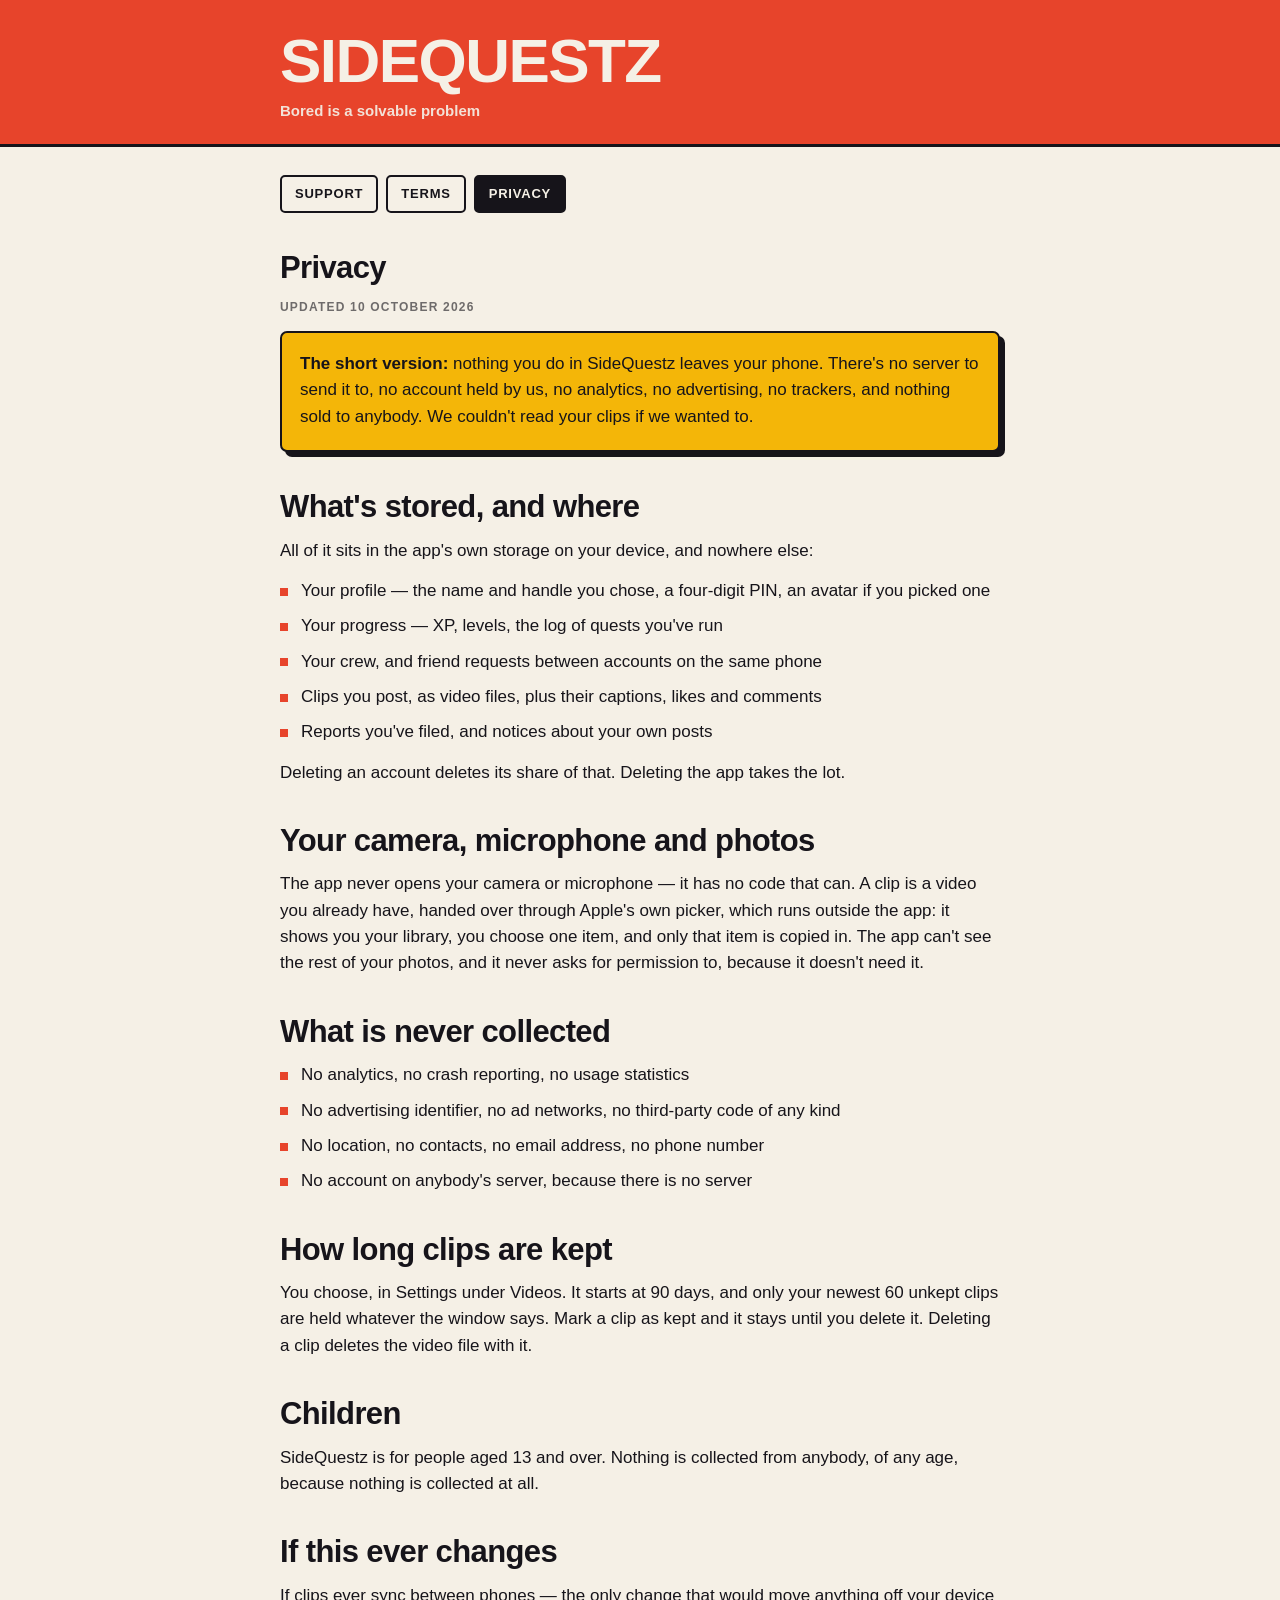
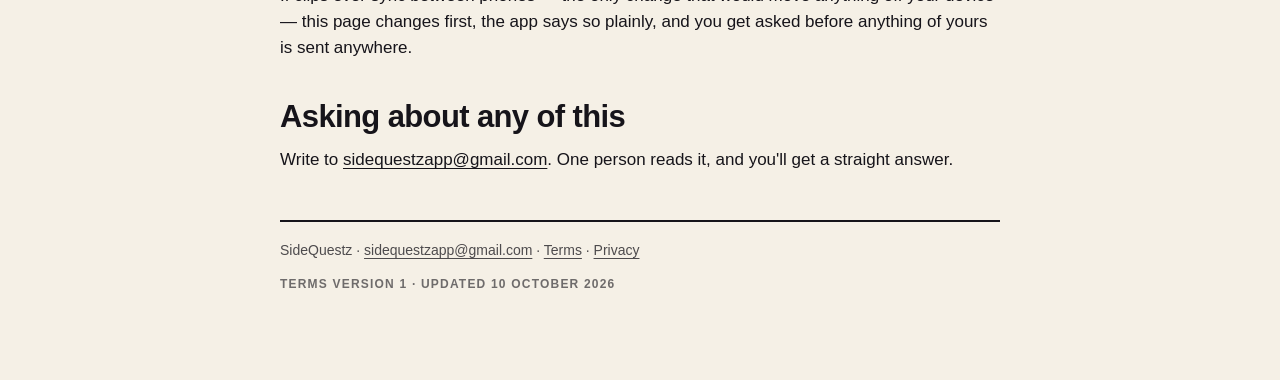
==== privacy.html @ 405792d9 "Add files via upload" ====
<!doctype html>
<html lang="en">
<head>
<meta charset="utf-8">
<meta name="viewport" content="width=device-width, initial-scale=1">
<title>Privacy — SideQuestz</title>
<meta name="description" content="Help, terms and privacy for SideQuestz, the quest app.">
<meta name="color-scheme" content="light dark">
<link rel="stylesheet" href="style.css">
</head>
<body>
  <header class="masthead">
    <div class="wrap">
      <h1 class="wordmark">SideQuestz</h1>
      <p class="strap">Bored is a solvable problem</p>
    </div>
  </header>
  <div class="wrap">
    <nav>
      <a href="index.html">Support</a>
      <a href="terms.html">Terms</a>
      <a href="privacy.html" aria-current="page">Privacy</a>
    </nav>
    <h2>Privacy</h2>
    <p class="stamp">Updated 10 October 2026</p>

    <div class="panel loud">
      <p><strong>The short version:</strong> nothing you do in SideQuestz leaves your phone. There's no server to
         send it to, no account held by us, no analytics, no advertising, no trackers, and nothing sold to anybody.
         We couldn't read your clips if we wanted to.</p>
    </div>

    <h2>What's stored, and where</h2>
    <p>All of it sits in the app's own storage on your device, and nowhere else:</p>
  <ul>
    <li>Your profile — the name and handle you chose, a four-digit PIN, an avatar if you picked one</li>
    <li>Your progress — XP, levels, the log of quests you've run</li>
    <li>Your crew, and friend requests between accounts on the same phone</li>
    <li>Clips you post, as video files, plus their captions, likes and comments</li>
    <li>Reports you've filed, and notices about your own posts</li>
  </ul>

    <p>Deleting an account deletes its share of that. Deleting the app takes the lot.</p>

    <h2>Your camera, microphone and photos</h2>
    <p>The app never opens your camera or microphone — it has no code that can. A clip is a video you already
       have, handed over through Apple's own picker, which runs outside the app: it shows you your library,
       you choose one item, and only that item is copied in. The app can't see the rest of your photos, and it
       never asks for permission to, because it doesn't need it.</p>

    <h2>What is never collected</h2>
  <ul>
    <li>No analytics, no crash reporting, no usage statistics</li>
    <li>No advertising identifier, no ad networks, no third-party code of any kind</li>
    <li>No location, no contacts, no email address, no phone number</li>
    <li>No account on anybody's server, because there is no server</li>
  </ul>


    <h2>How long clips are kept</h2>
    <p>You choose, in Settings under Videos. It starts at 90 days, and only your newest 60
       unkept clips are held whatever the window says. Mark a clip as kept and it stays until you delete it.
       Deleting a clip deletes the video file with it.</p>

    <h2>Children</h2>
    <p>SideQuestz is for people aged 13 and over. Nothing is collected from anybody, of any age, because nothing
       is collected at all.</p>

    <h2>If this ever changes</h2>
    <p>If clips ever sync between phones — the only change that would move anything off your device — this page
       changes first, the app says so plainly, and you get asked before anything of yours is sent anywhere.</p>

    <h2>Asking about any of this</h2>
    <p>Write to <a href="mailto:sidequestzapp@gmail.com?subject=SideQuestz%20%E2%80%94%20my%20account">sidequestzapp@gmail.com</a>. One person
       reads it, and you'll get a straight answer.</p>

    <footer>
      <p>SideQuestz · <a href="mailto:sidequestzapp@gmail.com">sidequestzapp@gmail.com</a> · <a href="terms.html">Terms</a> · <a href="privacy.html">Privacy</a></p>
      <p class="stamp">Terms version 1 · updated 10 October 2026</p>
    </footer>
  </div>
</body>
</html>
---- style.css ----
/* Generated by tools/site/build_site.py — the app's own audited
   palettes, so the site and the app are the same colours. */
:root {
  --paper: #f5f0e6;
  --deep: #e8e1d3;
  --edge: #dad2c2;
  --ink: #16141a;
  --red: #e7442b;
  --orange: #f18021;
  --yellow: #f4b608;
  --teal: #0e8c79;
  --blue: #285cc8;
  --violet: #6749bf;
  --pink: #d4427b;
}

@media (prefers-color-scheme: dark) {
  :root {
    --paper: #16141a;
    --deep: #211e26;
    --edge: #2f2c35;
    --ink: #f3ecdd;
    --red: #e0513a;
    --orange: #d16a1c;
    --yellow: #af7e0f;
    --teal: #178a77;
    --blue: #5070db;
    --violet: #866bdb;
    --pink: #d35089;
  }
}

*, *::before, *::after { box-sizing: border-box; }

body {
  margin: 0;
  padding: 0 16px 72px;
  background: var(--paper);
  color: var(--ink);
  font: 17px/1.55 ui-sans-serif, -apple-system, "Segoe UI", Roboto, sans-serif;
  -webkit-text-size-adjust: 100%;
}

.wrap { max-width: 720px; margin: 0 auto; }

header.masthead {
  margin: 0 -16px 28px;
  padding: 34px 16px 22px;
  background: var(--red);
  border-bottom: 3px solid var(--ink);
}
header.masthead .wrap { display: block; }
.wordmark {
  margin: 0;
  font-size: clamp(38px, 11vw, 62px);
  font-weight: 900;
  line-height: 0.88;
  letter-spacing: -0.025em;
  text-transform: uppercase;
  color: var(--paper);
}
.strap {
  margin: 10px 0 0;
  font-size: 15px;
  font-weight: 600;
  color: var(--paper);
  opacity: 0.92;
}

nav { display: flex; flex-wrap: wrap; gap: 8px; margin: 0 0 30px; }
nav a {
  padding: 7px 13px;
  font-size: 13px;
  font-weight: 800;
  letter-spacing: 0.06em;
  text-transform: uppercase;
  text-decoration: none;
  color: var(--ink);
  background: var(--paper);
  border: 2px solid var(--ink);
  border-radius: 5px;
}
nav a[aria-current="page"] { background: var(--ink); color: var(--paper); }

h2 {
  margin: 38px 0 14px;
  font-size: clamp(24px, 6vw, 31px);
  font-weight: 900;
  letter-spacing: -0.02em;
  line-height: 1.08;
}
h3 { margin: 26px 0 7px; font-size: 19px; font-weight: 800; line-height: 1.25; }
p { margin: 0 0 14px; }
a { color: inherit; text-underline-offset: 3px; }

.panel {
  padding: 18px 18px 20px;
  margin: 0 0 20px;
  background: var(--paper);
  border: 2.5px solid var(--ink);
  border-radius: 7px;
  box-shadow: 5px 5px 0 var(--ink);
}
.panel.loud { background: var(--yellow); }
.panel.quiet { background: var(--deep); box-shadow: 3px 3px 0 var(--ink); }
.panel > :last-child { margin-bottom: 0; }
.panel h2, .panel h3 { margin-top: 0; }

.address {
  display: inline-block;
  margin: 2px 0 16px;
  padding: 11px 14px;
  background: var(--paper);
  border: 2px solid var(--ink);
  border-radius: 6px;
  font-size: clamp(15px, 4.4vw, 19px);
  font-weight: 700;
  word-break: break-all;
}
.write {
  display: inline-block;
  padding: 13px 22px;
  background: var(--teal);
  color: var(--paper);
  border: 2.5px solid var(--ink);
  border-radius: 6px;
  box-shadow: 4px 4px 0 var(--ink);
  font-size: 16px;
  font-weight: 900;
  letter-spacing: 0.04em;
  text-transform: uppercase;
  text-decoration: none;
}
.write:active { transform: translate(2px, 2px); box-shadow: 2px 2px 0 var(--ink); }

ul { margin: 0 0 14px; padding: 0; list-style: none; }
ul li { position: relative; margin: 0 0 9px; padding-left: 21px; }
ul li::before {
  content: "";
  position: absolute;
  left: 0; top: 0.58em;
  width: 8px; height: 8px;
  background: var(--red);
}
ol { margin: 0 0 14px; padding-left: 22px; }
ol li { margin: 0 0 9px; }

.clause { counter-increment: clause; }
.clause h3::before {
  content: counter(clause, decimal-leading-zero) " ";
  color: var(--ink);
  opacity: 0.45;
  font-variant-numeric: tabular-nums;
}
.clauses { counter-reset: clause; }

.stamp {
  font-size: 12px;
  font-weight: 800;
  letter-spacing: 0.1em;
  text-transform: uppercase;
  opacity: 0.6;
}

footer {
  margin-top: 46px;
  padding-top: 18px;
  border-top: 2.5px solid var(--ink);
}
footer p { font-size: 14px; opacity: 0.75; }

@media (max-width: 420px) {
  .panel { padding: 15px; box-shadow: 4px 4px 0 var(--ink); }
}
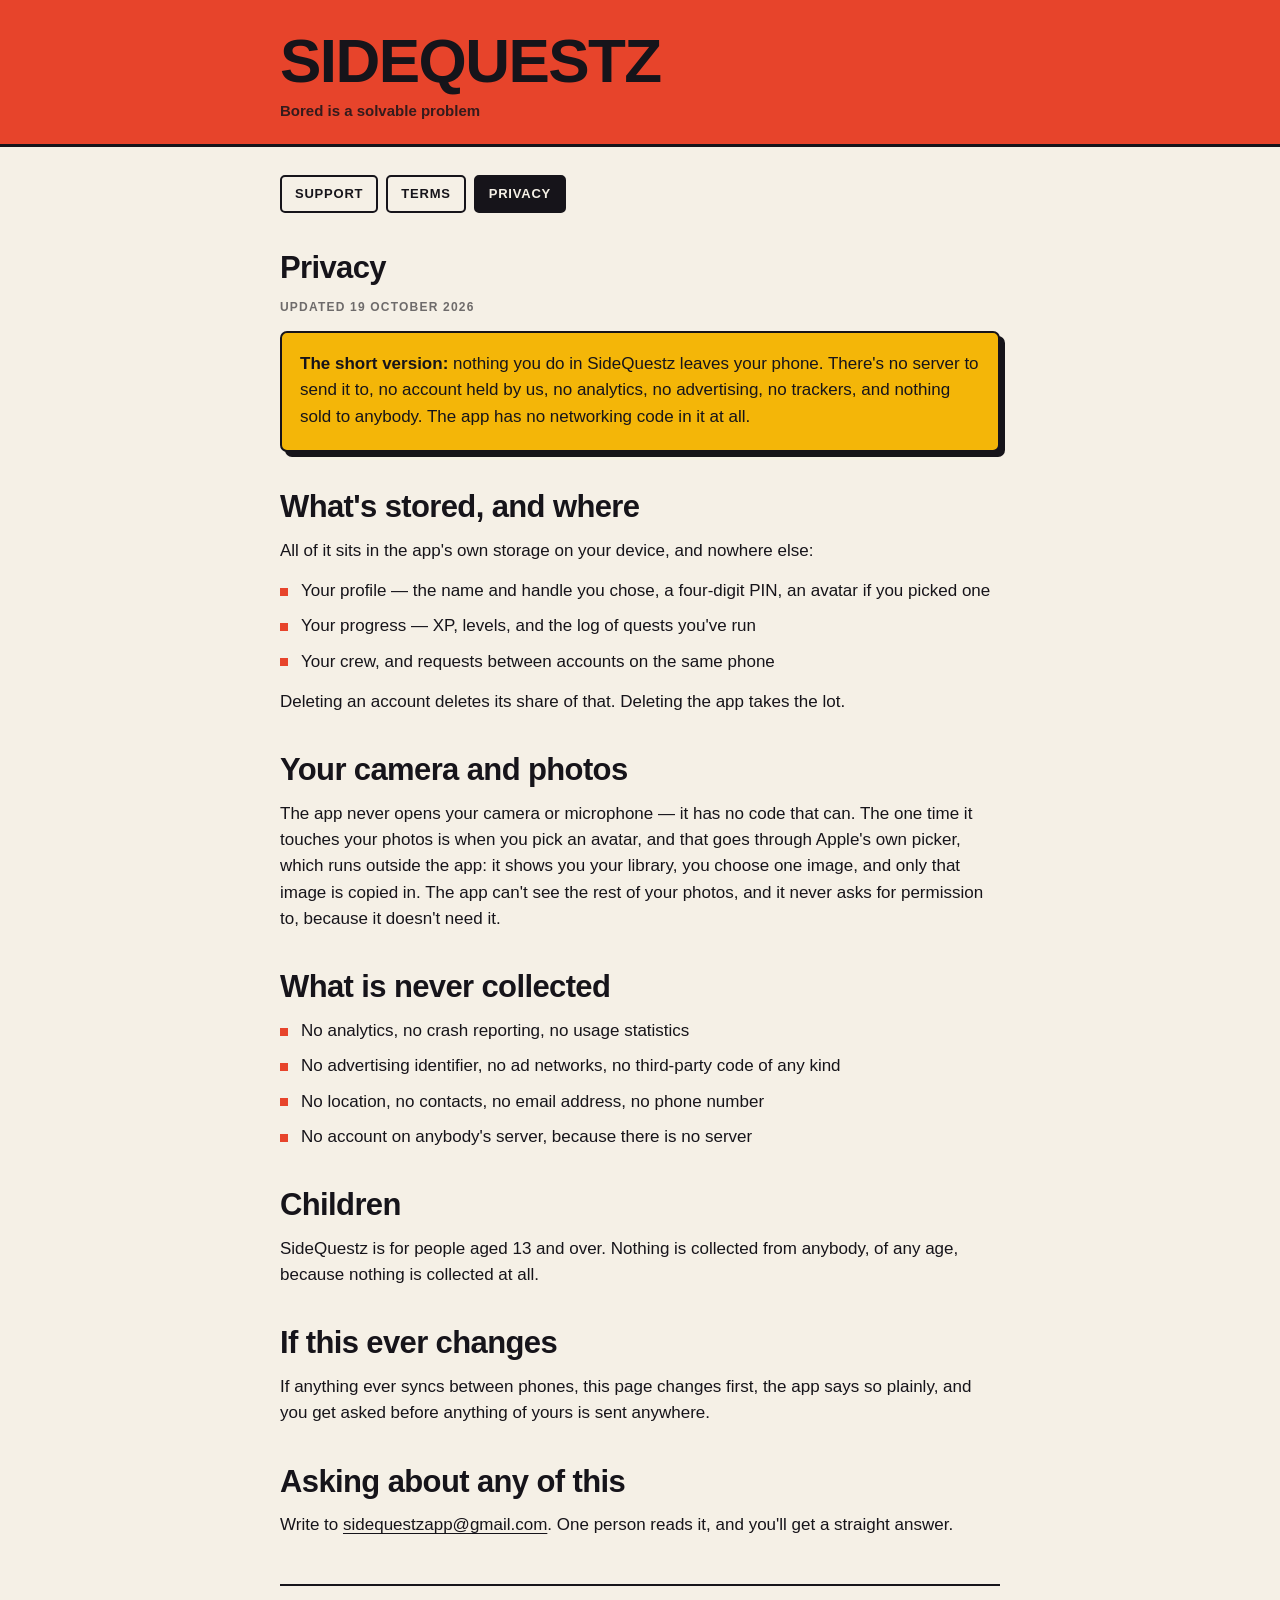
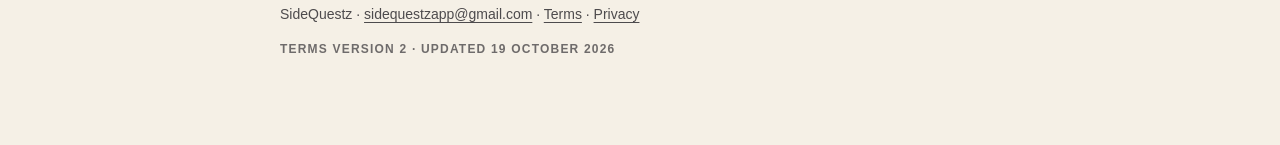
==== commit 67e59920: "Add files via upload" ====
--- a/privacy.html
+++ b/privacy.html
@@ -22,31 +22,29 @@
       <a href="privacy.html" aria-current="page">Privacy</a>
     </nav>
     <h2>Privacy</h2>
-    <p class="stamp">Updated 10 October 2026</p>
+    <p class="stamp">Updated 19 October 2026</p>
 
     <div class="panel loud">
-      <p><strong>The short version:</strong> nothing you do in SideQuestz leaves your phone. There's no server to
-         send it to, no account held by us, no analytics, no advertising, no trackers, and nothing sold to anybody.
-         We couldn't read your clips if we wanted to.</p>
+      <p><strong>The short version:</strong> nothing you do in SideQuestz leaves your phone. There's no server
+         to send it to, no account held by us, no analytics, no advertising, no trackers, and nothing sold to
+         anybody. The app has no networking code in it at all.</p>
     </div>
 
     <h2>What's stored, and where</h2>
     <p>All of it sits in the app's own storage on your device, and nowhere else:</p>
   <ul>
     <li>Your profile — the name and handle you chose, a four-digit PIN, an avatar if you picked one</li>
-    <li>Your progress — XP, levels, the log of quests you've run</li>
-    <li>Your crew, and friend requests between accounts on the same phone</li>
-    <li>Clips you post, as video files, plus their captions, likes and comments</li>
-    <li>Reports you've filed, and notices about your own posts</li>
+    <li>Your progress — XP, levels, and the log of quests you've run</li>
+    <li>Your crew, and requests between accounts on the same phone</li>
   </ul>
 
     <p>Deleting an account deletes its share of that. Deleting the app takes the lot.</p>
 
-    <h2>Your camera, microphone and photos</h2>
-    <p>The app never opens your camera or microphone — it has no code that can. A clip is a video you already
-       have, handed over through Apple's own picker, which runs outside the app: it shows you your library,
-       you choose one item, and only that item is copied in. The app can't see the rest of your photos, and it
-       never asks for permission to, because it doesn't need it.</p>
+    <h2>Your camera and photos</h2>
+    <p>The app never opens your camera or microphone — it has no code that can. The one time it touches your
+       photos is when you pick an avatar, and that goes through Apple's own picker, which runs outside the
+       app: it shows you your library, you choose one image, and only that image is copied in. The app can't
+       see the rest of your photos, and it never asks for permission to, because it doesn't need it.</p>
 
     <h2>What is never collected</h2>
   <ul>
@@ -57,18 +55,13 @@
   </ul>
 
 
-    <h2>How long clips are kept</h2>
-    <p>You choose, in Settings under Videos. It starts at 90 days, and only your newest 60
-       unkept clips are held whatever the window says. Mark a clip as kept and it stays until you delete it.
-       Deleting a clip deletes the video file with it.</p>
-
     <h2>Children</h2>
-    <p>SideQuestz is for people aged 13 and over. Nothing is collected from anybody, of any age, because nothing
-       is collected at all.</p>
+    <p>SideQuestz is for people aged 13 and over. Nothing is collected from anybody, of any age, because
+       nothing is collected at all.</p>
 
     <h2>If this ever changes</h2>
-    <p>If clips ever sync between phones — the only change that would move anything off your device — this page
-       changes first, the app says so plainly, and you get asked before anything of yours is sent anywhere.</p>
+    <p>If anything ever syncs between phones, this page changes first, the app says so plainly, and you get
+       asked before anything of yours is sent anywhere.</p>
 
     <h2>Asking about any of this</h2>
     <p>Write to <a href="mailto:sidequestzapp@gmail.com?subject=SideQuestz%20%E2%80%94%20my%20account">sidequestzapp@gmail.com</a>. One person
@@ -76,7 +69,7 @@
 
     <footer>
       <p>SideQuestz · <a href="mailto:sidequestzapp@gmail.com">sidequestzapp@gmail.com</a> · <a href="terms.html">Terms</a> · <a href="privacy.html">Privacy</a></p>
-      <p class="stamp">Terms version 1 · updated 10 October 2026</p>
+      <p class="stamp">Terms version 2 · updated 19 October 2026</p>
     </footer>
   </div>
 </body>
--- a/style.css
+++ b/style.css
@@ -12,6 +12,7 @@
   --blue: #285cc8;
   --violet: #6749bf;
   --pink: #d4427b;
+  --on-spot: #16141a;
 }
 
 @media (prefers-color-scheme: dark) {
@@ -27,6 +28,7 @@
     --blue: #5070db;
     --violet: #866bdb;
     --pink: #d35089;
+    --on-spot: #16141a;
   }
 }
 
@@ -57,14 +59,14 @@
   line-height: 0.88;
   letter-spacing: -0.025em;
   text-transform: uppercase;
-  color: var(--paper);
+  color: var(--on-spot);
 }
 .strap {
   margin: 10px 0 0;
   font-size: 15px;
   font-weight: 600;
-  color: var(--paper);
-  opacity: 0.92;
+  color: var(--on-spot);
+  opacity: 0.85;
 }
 
 nav { display: flex; flex-wrap: wrap; gap: 8px; margin: 0 0 30px; }
@@ -101,7 +103,7 @@
   border-radius: 7px;
   box-shadow: 5px 5px 0 var(--ink);
 }
-.panel.loud { background: var(--yellow); }
+.panel.loud { background: var(--yellow); color: var(--on-spot); }
 .panel.quiet { background: var(--deep); box-shadow: 3px 3px 0 var(--ink); }
 .panel > :last-child { margin-bottom: 0; }
 .panel h2, .panel h3 { margin-top: 0; }
@@ -111,6 +113,7 @@
   margin: 2px 0 16px;
   padding: 11px 14px;
   background: var(--paper);
+  color: var(--ink);
   border: 2px solid var(--ink);
   border-radius: 6px;
   font-size: clamp(15px, 4.4vw, 19px);
@@ -121,11 +124,11 @@
   display: inline-block;
   padding: 13px 22px;
   background: var(--teal);
-  color: var(--paper);
+  color: var(--on-spot);
   border: 2.5px solid var(--ink);
   border-radius: 6px;
   box-shadow: 4px 4px 0 var(--ink);
-  font-size: 16px;
+  font-size: 19px;
   font-weight: 900;
   letter-spacing: 0.04em;
   text-transform: uppercase;
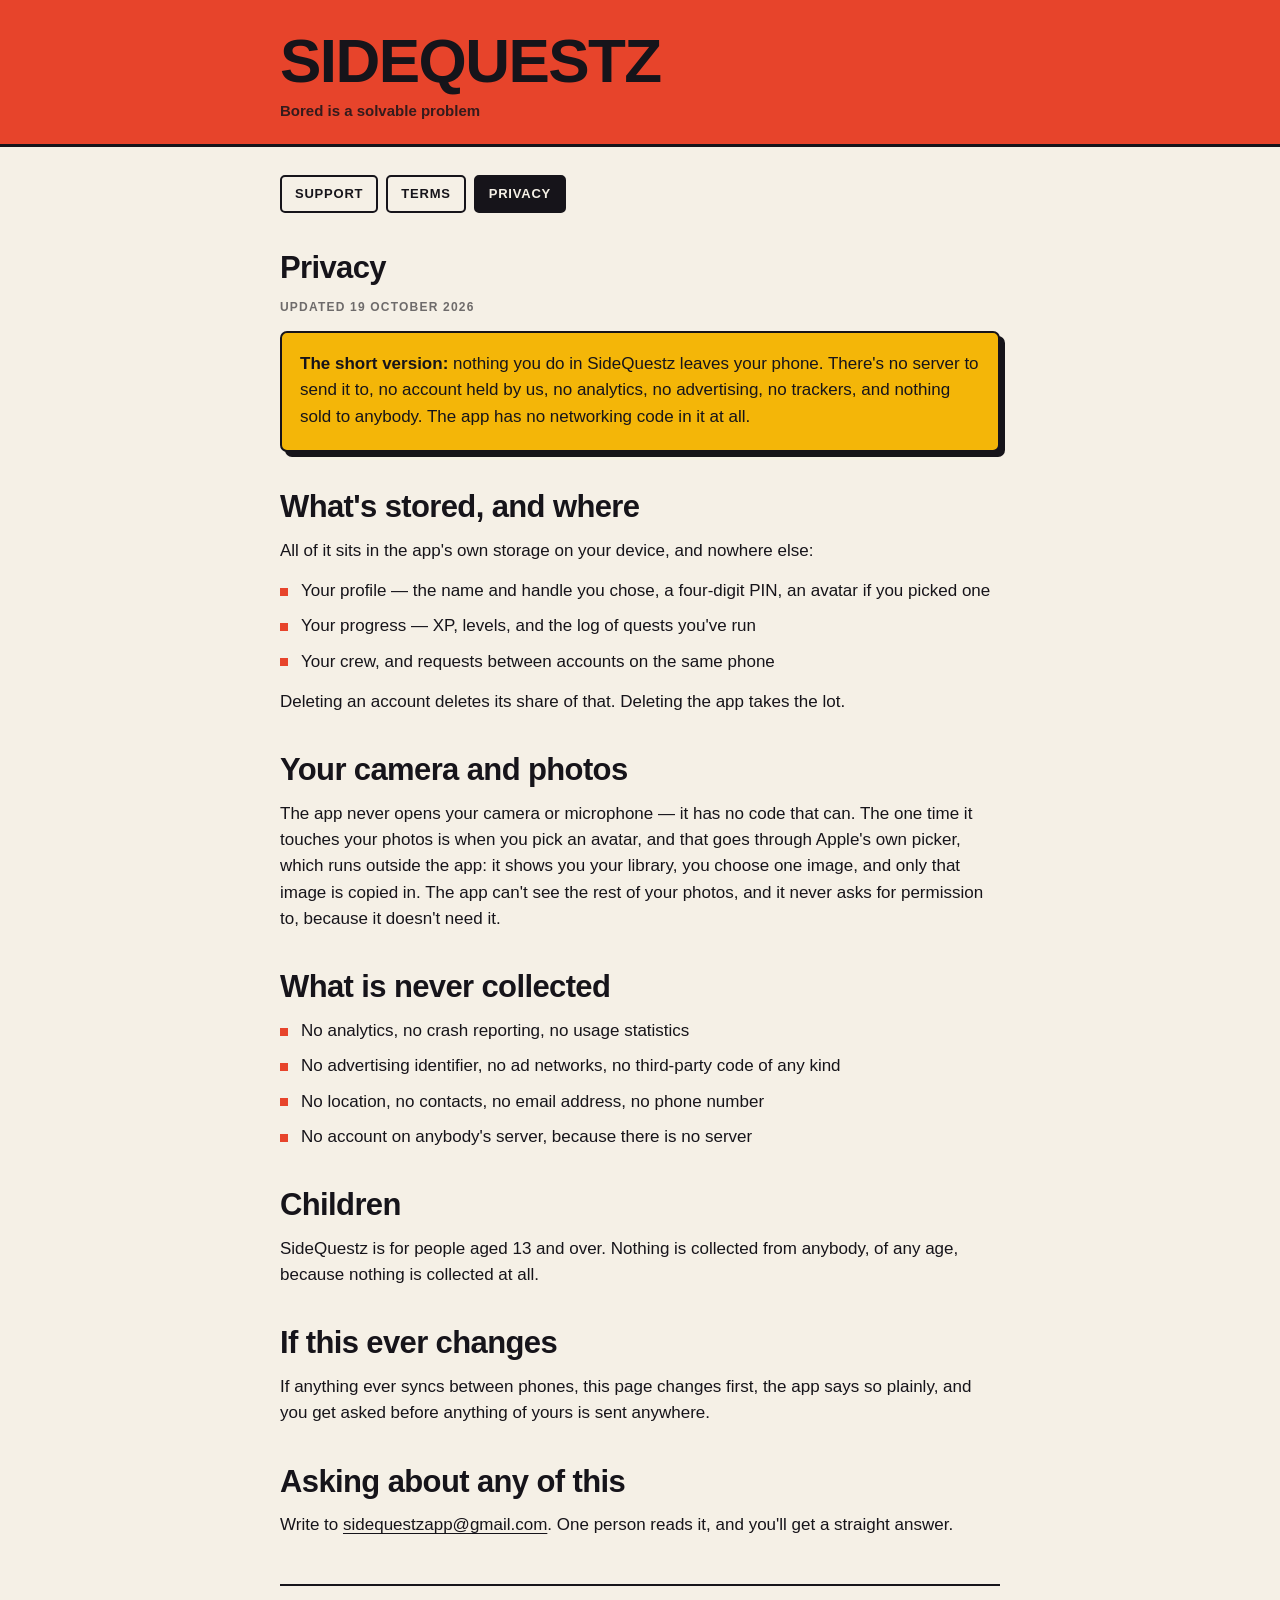
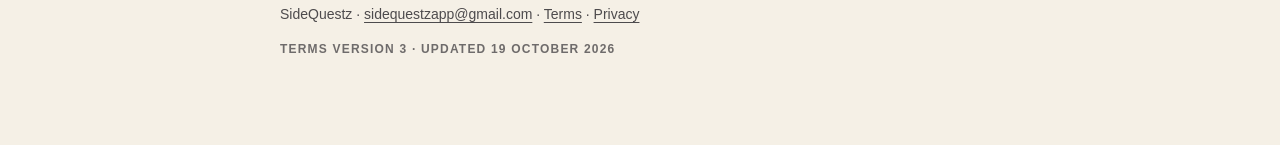
==== commit 590300fd: "Add files via upload" ====
--- a/privacy.html
+++ b/privacy.html
@@ -69,7 +69,7 @@
 
     <footer>
       <p>SideQuestz · <a href="mailto:sidequestzapp@gmail.com">sidequestzapp@gmail.com</a> · <a href="terms.html">Terms</a> · <a href="privacy.html">Privacy</a></p>
-      <p class="stamp">Terms version 2 · updated 19 October 2026</p>
+      <p class="stamp">Terms version 3 · updated 19 October 2026</p>
     </footer>
   </div>
 </body>
